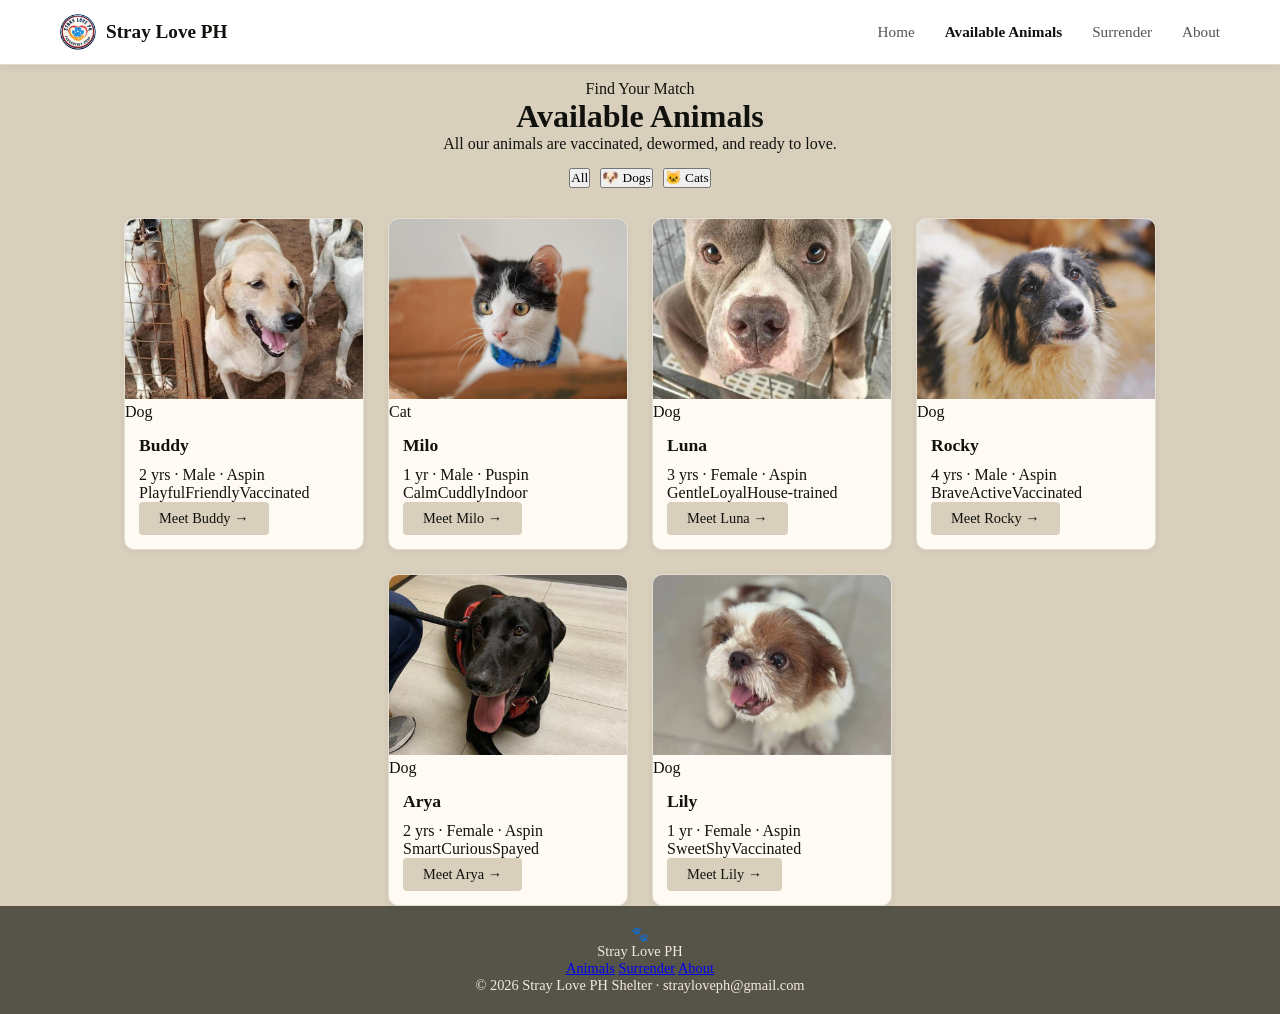
==== animals.html @ 24b2a2f6 "Add files via upload" ====
<!DOCTYPE html>
<html lang="en">
<head>
    <meta charset="UTF-8">
    <meta name="viewport" content="width=device-width, initial-scale=1.0">
    <title>Available Animals – Stray Love PH</title>
    <link rel="stylesheet" href="style.css">
    <link href="https://fonts.googleapis.com/css2?family=Playfair+Display:ital,wght@0,400;0,700;1,400&family=Lato:wght@300;400;700&display=swap" rel="stylesheet">
  
</head>
<body>

     <nav>
        <div class="logo">
            <img src="logo.jpg" alt="Stray Love PH Logo">
            <h2>Stray Love PH</h2>
        </div>
        <ul>
            <li><a href="index.html">Home</a></li>
            <li><a href="animals.html" class="active">Available Animals</a></li>
          
            <li><a href="surrender.html">Surrender</a></li>
            <li><a href="about.html">About</a></li>
        </ul>
    </nav>

    <div class="page-wrapper">

        <div class="page-hero-small">
            <p class="section-tag">Find Your Match</p>
            <h1>Available Animals</h1>
            <p>All our animals are vaccinated, dewormed, and ready to love.</p>
        </div>

        <div class="filter-bar">
            <button class="filter-btn active" onclick="filterPets('all',this)">All</button>
            <button class="filter-btn" onclick="filterPets('dog',this)">🐶 Dogs</button>
            <button class="filter-btn" onclick="filterPets('cat',this)">🐱 Cats</button>
        </div>

        <div class="cards animals-cards" id="petGrid">

            <div class="card" data-type="dog">
                <div class="card-img-wrap">
                    <img src="dog1.jpg" alt="Buddy">
                    <div class="card-badge">Dog</div>
                </div>
                <div class="card-body">
                    <h3>Buddy</h3>
                    <p>2 yrs · Male · Aspin</p>
                    <div class="card-tags"><span>Playful</span><span>Friendly</span><span>Vaccinated</span></div>
                    <button class="card-btn" onclick="openPetModal('Buddy','Dog','2 years','Male','Aspin','Buddy is a cheerful, energetic boy who loves to play fetch and cuddle. He gets along well with kids and other dogs. Fully vaccinated and dewormed.','dog1.jpg')">Meet Buddy →</button>
                </div>
            </div>

            <div class="card" data-type="cat">
                <div class="card-img-wrap">
                    <img src="cat.jpg" alt="Milo">
                    <div class="card-badge">Cat</div>
                </div>
                <div class="card-body">
                    <h3>Milo</h3>
                    <p>1 yr · Male · Puspin</p>
                    <div class="card-tags"><span>Calm</span><span>Cuddly</span><span>Indoor</span></div>
                    <button class="card-btn" onclick="openPetModal('Milo','Cat','1 year','Male','Puspin','Milo is a gentle, quiet cat who loves to lounge and be petted. Perfect for apartment living. Fully vaccinated.','cat.jpg')">Meet Milo →</button>
                </div>
            </div>

            <div class="card" data-type="dog">
                <div class="card-img-wrap">
                    <img src="dog3.jpg" alt="Luna">
                    <div class="card-badge">Dog</div>
                </div>
                <div class="card-body">
                    <h3>Luna</h3>
                    <p>3 yrs · Female · Aspin</p>
                    <div class="card-tags"><span>Gentle</span><span>Loyal</span><span>House-trained</span></div>
                    <button class="card-btn" onclick="openPetModal('Luna','Dog','3 years','Female','Aspin','Luna is a sweet, loyal girl who has been house-trained. Great with adults and older children.','dog3.jpg')">Meet Luna →</button>
                </div>
            </div>

            <div class="card" data-type="dog">
                <div class="card-img-wrap">
                    <img src="dog2.jpg" alt="Rocky">
                    <div class="card-badge">Dog</div>
                </div>
                <div class="card-body">
                    <h3>Rocky</h3>
                    <p>4 yrs · Male · Aspin</p>
                    <div class="card-tags"><span>Brave</span><span>Active</span><span>Vaccinated</span></div>
                    <button class="card-btn" onclick="openPetModal('Rocky','Dog','4 years','Male','Aspin','Rocky is a strong, confident dog who loves outdoor adventures. Does best in a home with a yard. Fully vaccinated and neutered.','dog2.jpg')">Meet Rocky →</button>
                </div>
            </div>

            <div class="card" data-type="dog">
                <div class="card-img-wrap">
                    <img src="dog4.jpg" alt="Arya">
                    <div class="card-badge">Dog</div>
                </div>
                <div class="card-body">
                    <h3>Arya</h3>
                    <p>2 yrs · Female · Aspin</p>
                    <div class="card-tags"><span>Smart</span><span>Curious</span><span>Spayed</span></div>
                    <button class="card-btn" onclick="openPetModal('Arya','Dog','2 years','Female','Aspin','Arya is a bright, curious girl who learns commands quickly. Loves mental stimulation. Spayed and fully vaccinated.','dog4.jpg')">Meet Arya →</button>
                </div>
            </div>

            <div class="card" data-type="dog">
                <div class="card-img-wrap">
                    <img src="dog5.jpg" alt="Lily">
                    <div class="card-badge">Dog</div>
                </div>
                <div class="card-body">
                    <h3>Lily</h3>
                    <p>1 yr · Female · Aspin</p>
                    <div class="card-tags"><span>Sweet</span><span>Shy</span><span>Vaccinated</span></div>
                    <button class="card-btn" onclick="openPetModal('Lily','Dog','1 year','Female','Aspin','Lily is a timid sweetheart who blossoms with patience and love. Needs a calm, quiet home. Fully vaccinated.','dog5.jpg')">Meet Lily →</button>
                </div>
            </div>

        </div>
    </div>

    <!-- ══════ PET INFO MODAL ══════ -->
    <div class="modal-overlay" id="petModalOverlay" onclick="closePetModal()">
        <div class="modal" onclick="event.stopPropagation()">
            <button class="modal-close" onclick="closePetModal()">✕</button>
            <div class="modal-layout">
                <div class="modal-img-wrap">
                    <img id="modalImg" src="" alt="">
                </div>
                <div class="modal-info">
                    <div class="modal-badge" id="modalType"></div>
                    <h2 id="modalName"></h2>
                    <div class="modal-details">
                        <div class="modal-detail"><span>Age</span><strong id="modalAge"></strong></div>
                        <div class="modal-detail"><span>Sex</span><strong id="modalSex"></strong></div>
                        <div class="modal-detail"><span>Breed</span><strong id="modalBreed"></strong></div>
                    </div>
                    <p id="modalDesc"></p>
                    <button class="modal-adopt-btn" onclick="openAdoptPanel()">Adopt Me 🐾</button>
                </div>
            </div>
        </div>
    </div>

    <!-- ══════ ADOPTION SLIDE PANEL ══════ -->
    <div class="adopt-panel-overlay" id="adoptOverlay" onclick="closeAdoptPanel()"></div>

    <div class="adopt-panel" id="adoptPanel">
        <div class="adopt-panel-header">
            <h3>Adoption Form &nbsp;<span class="pet-name-badge" id="panelPetName"></span></h3>
            <button class="panel-close" onclick="closeAdoptPanel()">✕</button>
        </div>

        <div class="adopt-panel-body">

            <div class="panel-steps">
                <div class="panel-step-dot active" id="pdot1"><span>1</span><label>Your Info</label></div>
                <div class="panel-step-line"></div>
                <div class="panel-step-dot" id="pdot2"><span>2</span><label>Home</label></div>
                <div class="panel-step-line"></div>
                <div class="panel-step-dot" id="pdot3"><span>3</span><label>Confirm</label></div>
            </div>

            <!-- STEP 1 -->
            <div class="panel-form-step active" id="pstep1">
                <h4>Tell us about yourself</h4>
                <p class="step-sub">Fill in your personal information below.</p>
                <div class="pf-two">
                    <div class="pf-group">
                        <label>Full Name <span class="req">*</span></label>
                        <input type="text" id="pFullName" placeholder="e.g. Maria Santos">
                    </div>
                    <div class="pf-group">
                        <label>Age <span class="req">*</span></label>
                        <input type="number" id="pAge" placeholder="e.g. 28" min="18">
                    </div>
                </div>
                <div class="pf-group">
                    <label>Email Address <span class="req">*</span></label>
                    <input type="email" id="pEmail" placeholder="e.g. maria@email.com">
                </div>
                <div class="pf-group">
                    <label>Phone Number <span class="req">*</span></label>
                    <input type="tel" id="pPhone" placeholder="+63 9XX XXX XXXX">
                </div>
                <div class="pf-group">
                    <label>Complete Home Address <span class="req">*</span></label>
                    <input type="text" id="pAddress" placeholder="Street, Barangay, City, Province">
                </div>
                <div class="panel-nav">
                    <span></span>
                    <button class="btn-panel-next" onclick="pGoTo(2)">Next →</button>
                </div>
            </div>

            <!-- STEP 2 -->
            <div class="panel-form-step" id="pstep2">
                <h4>Tell us about your home</h4>
                <p class="step-sub">This helps us find the best match for you.</p>
                <div class="pf-group">
                    <label>Type of Home <span class="req">*</span></label>
                    <select id="pHomeType">
                        <option value="">Select...</option>
                        <option>House with yard</option>
                        <option>House without yard</option>
                        <option>Apartment / Condo</option>
                        <option>Other</option>
                    </select>
                </div>
                <div class="pf-two">
                    <div class="pf-group">
                        <label>Other pets at home?</label>
                        <select id="pOtherPets">
                            <option value="">Select...</option>
                            <option>No other pets</option>
                            <option>Yes – dogs</option>
                            <option>Yes – cats</option>
                            <option>Yes – both</option>
                            <option>Yes – other animals</option>
                        </select>
                    </div>
                    <div class="pf-group">
                        <label>Children at home?</label>
                        <select id="pChildren">
                            <option value="">Select...</option>
                            <option>No children</option>
                            <option>Toddlers (0–5)</option>
                            <option>Young kids (6–12)</option>
                            <option>Teenagers (13–17)</option>
                        </select>
                    </div>
                </div>
                <div class="pf-group">
                    <label>Hours pet will be alone daily</label>
                    <select id="pAloneHours">
                        <option value="">Select...</option>
                        <option>0–2 hours</option>
                        <option>2–4 hours</option>
                        <option>4–6 hours</option>
                        <option>6–8 hours</option>
                        <option>8+ hours</option>
                    </select>
                </div>
                <div class="pf-group">
                    <label>Why do you want to adopt this pet?</label>
                    <textarea id="pReason" placeholder="Tell us your story..." rows="3"></textarea>
                </div>
                <div class="panel-nav">
                    <button class="btn-panel-back" onclick="pGoTo(1)">← Back</button>
                    <button class="btn-panel-next" onclick="pGoTo(3)">Review →</button>
                </div>
            </div>

            <!-- STEP 3 -->
            <div class="panel-form-step" id="pstep3">
                <h4>Review Your Application</h4>
                <p class="step-sub">Please check your details before submitting.</p>
                <div class="summary-box" id="pSummaryBox"></div>
                <div class="pf-group">
                    <label class="checkbox-label">
                        <input type="checkbox" id="pAgree">
                        I confirm all information is accurate and agree to the shelter's adoption policies.
                    </label>
                </div>
                <div class="panel-nav">
                    <button class="btn-panel-back" onclick="pGoTo(2)">← Back</button>
                    <button class="btn-panel-next" onclick="pSubmit()">Submit Application 🐾</button>
                </div>
            </div>

            <!-- SUCCESS -->
            <div class="panel-form-step" id="pstepSuccess">
                <div class="panel-success">
                    <div class="success-icon">🐾</div>
                    <h2>Application Submitted!</h2>
                    <p>Thank you! We've received your adoption application for <strong id="successPetName"></strong>. Our team will reach out within 2–3 business days.</p>
                    <button class="btn-done" onclick="closeAdoptPanel()">Back to Animals</button>
                </div>
            </div>

        </div>
    </div>

    <footer>
        <div class="footer-inner">
            <div class="footer-brand">
                <div class="logo-icon">🐾</div>
                <span>Stray Love PH</span>
            </div>
            <div class="footer-links">
                <a href="animals.html">Animals</a>
                <a href="surrender.html">Surrender</a>
                <a href="about.html">About</a>
            </div>
            <p class="footer-copy">© 2026 Stray Love PH Shelter · strayloveph@gmail.com</p>
        </div>
    </footer>

    <script>
        let currentPet = '';

        window.addEventListener('scroll', () => {
            document.getElementById('navbar').classList.toggle('scrolled', window.scrollY > 10);
        });

        function filterPets(type, btn) {
            document.querySelectorAll('.filter-btn').forEach(b => b.classList.remove('active'));
            btn.classList.add('active');
            document.querySelectorAll('#petGrid .card').forEach(card => {
                card.style.display = (type === 'all' || card.dataset.type === type) ? 'block' : 'none';
            });
        }

        // ── PET MODAL ──
        function openPetModal(name, type, age, sex, breed, desc, img) {
            currentPet = name;
            document.getElementById('modalName').textContent    = name;
            document.getElementById('modalType').textContent    = type;
            document.getElementById('modalAge').textContent     = age;
            document.getElementById('modalSex').textContent     = sex;
            document.getElementById('modalBreed').textContent   = breed;
            document.getElementById('modalDesc').textContent    = desc;
            document.getElementById('modalImg').src             = img;
            document.getElementById('modalImg').alt             = name;
            document.getElementById('petModalOverlay').classList.add('active');
            document.body.style.overflow = 'hidden';
        }

        function closePetModal() {
            document.getElementById('petModalOverlay').classList.remove('active');
            document.body.style.overflow = '';
        }

        // ── ADOPT PANEL ──
        function openAdoptPanel() {
            document.getElementById('petModalOverlay').classList.remove('active');
            document.getElementById('panelPetName').textContent  = currentPet;
            document.getElementById('successPetName').textContent = currentPet;
            resetAdoptForm();
            document.getElementById('adoptOverlay').classList.add('active');
            document.getElementById('adoptPanel').classList.add('open');
            document.body.style.overflow = 'hidden';
        }

        function closeAdoptPanel() {
            document.getElementById('adoptOverlay').classList.remove('active');
            document.getElementById('adoptPanel').classList.remove('open');
            document.body.style.overflow = '';
        }

        function resetAdoptForm() {
            document.querySelectorAll('.panel-form-step').forEach(s => s.classList.remove('active'));
            document.getElementById('pstep1').classList.add('active');
            document.querySelectorAll('.panel-step-dot').forEach((d, i) => {
                d.classList.remove('active', 'done');
                if (i === 0) d.classList.add('active');
            });
        }

        function pGoTo(n) {
            if (n === 2) {
                const f = ['pFullName','pAge','pEmail','pPhone','pAddress'];
                if (f.some(id => !document.getElementById(id).value.trim())) {
                    alert('Please fill in all required fields before continuing.');
                    return;
                }
            }
            if (n === 3) {
                if (!document.getElementById('pHomeType').value) {
                    alert('Please select your home type before continuing.');
                    return;
                }
                buildPSummary();
            }
            document.querySelectorAll('.panel-form-step').forEach(s => s.classList.remove('active'));
            document.getElementById('pstep' + n).classList.add('active');
            document.querySelectorAll('.panel-step-dot').forEach((d, i) => {
                d.classList.remove('active', 'done');
                if (i + 1 < n)  d.classList.add('done');
                if (i + 1 === n) d.classList.add('active');
            });
            document.getElementById('adoptPanel').scrollTop = 0;
        }

        function buildPSummary() {
            const rows = {
                'Pet to Adopt'   : currentPet,
                'Full Name'      : document.getElementById('pFullName').value,
                'Age'            : document.getElementById('pAge').value,
                'Email'          : document.getElementById('pEmail').value,
                'Phone'          : document.getElementById('pPhone').value,
                'Address'        : document.getElementById('pAddress').value,
                'Home Type'      : document.getElementById('pHomeType').value,
                'Other Pets'     : document.getElementById('pOtherPets').value  || '—',
                'Children'       : document.getElementById('pChildren').value   || '—',
                'Pet Alone Hours': document.getElementById('pAloneHours').value || '—',
                'Reason'         : document.getElementById('pReason').value     || '—',
            };
            document.getElementById('pSummaryBox').innerHTML =
                Object.entries(rows).map(([k,v]) =>
                    `<div class="summary-row"><span>${k}</span><strong>${v}</strong></div>`
                ).join('');
        }

        function pSubmit() {
            if (!document.getElementById('pAgree').checked) {
                alert('Please agree to the adoption polici                    </div>
                </div>

                <div class="card">
                    <img src="cat.jpg" alt="Milo">
                    <div class="card-body">
                        <h3>Milo</h3>
                        <button onclick="adoptPet('Milo')">Adopt</button>
                    </div>
                </div>

                <div class="card">
                    <img src="dog2.jpg" alt="Luna">
                    <div class="card-body">
                        <h3>Luna</h3>
                        <button onclick="adoptPet('Luna')">Adopt</button>
                    </div>
                </div>

                <div class="card">
                    <img src="dog3.jpg" alt="Rocky">
                    <div class="card-body">
                        <h3>Rocky</h3>
                        <button onclick="adoptPet('Rocky')">Adopt</button>
                    </div>
                </div>

                <div class="card">
                    <img src="dog4.jpg" alt="Arya">
                    <div class="card-body">
                        <h3>Arya</h3>
                        <button onclick="adoptPet('Arya')">Adopt</button>
                    </div>
                </div>

                <div class="card">
                    <img src="dog5.jpg" alt="Lily">
                    <div class="card-body">
                        <h3>Lily</h3>
                        <button onclick="adoptPet('Lily')">Adopt</button>
                    </div>
                </div>

            </div>
        </section>
    </div>

    <footer>
        <p>© 2026 Stray Love PH Shelter</p>
    </footer>

    <script>
        function adoptPet(name) {
            alert("Please fill out the adoption form to adopt " + name + "!");
            window.location.href = "adoption.html";
        }
    </script>

</body>
</html>
---- style.css ----
/* ===== RESET & BASE ===== */
html {
    scroll-behavior: smooth;
}

* {
    margin: 0;
    padding: 0;
    box-sizing: border-box;
    font-family: Cambria, Cochin, Georgia, Times, 'Times New Roman', serif;
}

body {
    font-size: 16px;
    background: #D8CFBC;
    color: #11120D;
}


/* ===== NAVBAR ===== */
nav {
    position: fixed;
    top: 0;
    left: 0;
    width: 100%;
    background: #ffffff;
    padding: 14px 60px;
    display: flex;
    align-items: center;
    justify-content: space-between;
    border-bottom: 1px solid #e0d9d0;
    z-index: 1000;
    box-shadow: 0 2px 8px rgba(0,0,0,0.06);
}

.logo {
    display: flex;
    align-items: center;
    gap: 10px;
}

.logo img {
    width: 36px;
    height: 36px;
    object-fit: cover;
    border-radius: 50%;
}

.logo h2 {
    font-size: 1.2rem;
    color: #11120D;
}

nav ul {
    list-style: none;
    display: flex;
    gap: 30px;
}

nav a {
    text-decoration: none;
    color: #555;
    font-size: 0.95rem;
    transition: color 0.2s;
}

nav a:hover,
nav a.active {
    color: #11120D;
    font-weight: bold;
}


/* ===== PAGE WRAPPER (pushes content below fixed nav) ===== */
.page-wrapper {
    padding-top: 80px;
    min-height: calc(100vh - 64px);
}


/* ===== HERO ===== */
.hero {
    height: 100vh;
    background-color: #565449;
    display: flex;
    align-items: center;
    justify-content: center;
    text-align: center;
    color: white;
}

.hero-content {
    max-width: 600px;
    padding: 0 20px;
}

.hero h1 {
    font-size: 2.8rem;
    margin-bottom: 16px;
    line-height: 1.2;
}

.hero p {
    font-size: 1.1rem;
    margin-bottom: 28px;
    opacity: 0.9;
}

.hero button {
    padding: 14px 32px;
    border: none;
    background: #D8CFBC;
    color: #11120D;
    font-size: 1rem;
    cursor: pointer;
    border-radius: 4px;
    transition: background 0.2s;
}

.hero button:hover {
    background: #c8bfac;
}


/* ===== SECTION BASE ===== */
section {
    padding: 60px 40px;
    text-align: center;
}

section h2 {
    font-size: 1.8rem;
    margin-bottom: 10px;
}

.section-subtitle {
    color: #666;
    font-size: 1rem;
    margin-bottom: 10px;
}


/* ===== ANIMALS SECTION ===== */
.animals-section {
    padding: 60px 60px;
}

.cards {
    display: flex;
    justify-content: center;
    flex-wrap: wrap;
    gap: 24px;
    margin-top: 30px;
}

.card {
    background: #FFFBF4;
    width: 240px;
    border: 1px solid #e5ddd0;
    border-radius: 10px;
    overflow: hidden;
    box-shadow: 0 2px 8px rgba(0,0,0,0.05);
    transition: transform 0.2s, box-shadow 0.2s;
}

.card:hover {
    transform: translateY(-4px);
    box-shadow: 0 6px 16px rgba(0,0,0,0.1);
}

.card img {
    width: 100%;
    height: 180px;
    object-fit: cover;
}

.card-body {
    padding: 14px;
}

.card-body h3 {
    margin-bottom: 10px;
    font-size: 1.1rem;
}

.card button {
    padding: 8px 20px;
    background: #D8CFBC;
    color: #11120D;
    border: none;
    border-radius: 4px;
    cursor: pointer;
    font-size: 0.9rem;
    transition: background 0.2s;
}

.card button:hover {
    background: #c8bfac;
}


/* ===== FORM SECTIONS ===== */
.form-section {
    max-width: 560px;
    margin: 0 auto;
    padding: 80px 20px 60px;
    text-align: center;
}

.form-section h2 {
    font-size: 1.8rem;
    margin-bottom: 10px;
}

/* Adoption Steps */
.steps {
    display: flex;
    flex-wrap: wrap;
    justify-content: center;
    gap: 12px;
    margin: 24px 0 32px;
}

.step {
    background: #FFFBF4;
    border: 1px solid #e5ddd0;
    border-radius: 8px;
    padding: 10px 18px;
    font-size: 0.9rem;
    display: flex;
    align-items: center;
    gap: 8px;
}

.step span {
    background: #565449;
    color: white;
    width: 22px;
    height: 22px;
    border-radius: 50%;
    display: flex;
    align-items: center;
    justify-content: center;
    font-size: 0.8rem;
    font-weight: bold;
    flex-shrink: 0;
}

/* Form inputs */
form {
    text-align: left;
}

form input,
form textarea {
    width: 100%;
    padding: 10px 14px;
    margin-bottom: 14px;
    border: 1px solid #ccc;
    border-radius: 4px;
    font-size: 0.95rem;
    font-family: inherit;
    background: #FFFBF4;
    color: #11120D;
}

form input:focus,
form textarea:focus {
    outline: none;
    border-color: #565449;
}

form button {
    display: block;
    width: 100%;
    padding: 12px;
    background: #565449;
    color: #F3E9DD;
    border: none;
    border-radius: 4px;
    font-size: 1rem;
    font-family: inherit;
    cursor: pointer;
    transition: background 0.2s;
}

form button:hover {
    background: #3e3c35;
}


/* ===== ABOUT SECTION ===== */
.about-section {
    max-width: 900px;
    margin: 0 auto;
    padding: 80px 20px 60px;
    text-align: center;
}

.about-section h2 {
    font-size: 1.8rem;
    margin-bottom: 20px;
}

.about-intro {
    font-size: 1rem;
    line-height: 1.8;
    color: white;
    margin-bottom: 40px;
    max-width: 720px;
    margin-left: auto;
    margin-right: auto;
}

.about-grid {
    display: flex;
    flex-wrap: wrap;
    gap: 20px;
    justify-content: center;
}

.about-card {
    background: #FFFBF4;
    border: 1px solid #e5ddd0;
    border-radius: 10px;
    padding: 28px 24px;
    flex: 1;
    min-width: 220px;
    max-width: 280px;
    text-align: left;
}

.about-card h3 {
    font-size: 1.1rem;
    margin-bottom: 10px;
    color: #565449;
}

.about-card p {
    font-size: 0.9rem;
    line-height: 1.7;
    color: #444;
    margin-bottom: 6px;
}


/* ===== FOOTER ===== */
footer {
    background: #565449;
    color: #F3E9DD;
    text-align: center;
    padding: 20px 40px;
    font-size: 0.9rem;
}

  
        /* ── PET INFO MODAL ── */
        .modal-overlay {
            display: none;
            position: fixed;
            inset: 0;
            background: rgba(20,16,10,0.75);
            z-index: 2000;
            align-items: center;
            justify-content: center;
            padding: 20px;
            backdrop-filter: blur(4px);
        }
        .modal-overlay.active { display: flex; }
        .modal {
            background: #fff;
            border-radius: 14px;
            max-width: 780px;
            width: 100%;
            position: relative;
            overflow: hidden;
            box-shadow: 0 20px 60px rgba(0,0,0,0.28);
            animation: modalIn 0.3s ease;
        }
        @keyframes modalIn {
            from { opacity:0; transform: scale(0.92) translateY(20px); }
            to   { opacity:1; transform: scale(1) translateY(0); }
        }
        .modal-close {
            position: absolute;
            top: 14px; right: 14px;
            background: #F5EFE4;
            border: none;
            width: 34px; height: 34px;
            border-radius: 50%;
            font-size: 0.9rem;
            cursor: pointer;
            z-index: 10;
            color: #2A2720;
            transition: background 0.2s;
        }
        .modal-close:hover { background: #D8CFBC; }
        .modal-layout { display: flex; flex-wrap: wrap; }
        .modal-img-wrap { flex: 0 0 300px; }
        .modal-img-wrap img { width: 100%; height: 100%; min-height: 280px; object-fit: cover; }
        .modal-info { flex: 1; padding: 32px 28px; min-width: 240px; }
        .modal-badge {
            display: inline-block;
            background: #C4703A;
            color: #fff;
            font-size: 0.7rem;
            font-weight: 700;
            letter-spacing: 0.12em;
            text-transform: uppercase;
            padding: 4px 12px;
            border-radius: 20px;
            margin-bottom: 10px;
        }
        .modal-info h2 { font-family:'Playfair Display',serif; font-size:1.9rem; margin-bottom:14px; }
        .modal-details { display:flex; gap:18px; margin-bottom:14px; flex-wrap:wrap; }
        .modal-detail  { display:flex; flex-direction:column; }
        .modal-detail span   { font-size:0.68rem; font-weight:700; letter-spacing:0.12em; text-transform:uppercase; color:#5C5750; }
        .modal-detail strong { font-size:0.9rem; color:#2A2720; }
        .modal-info > p { font-size:0.88rem; color:#5C5750; line-height:1.7; margin-bottom:22px; }
        .modal-adopt-btn {
            display: inline-block;
            background: #C4703A;
            color: #fff;
            padding: 11px 26px;
            border-radius: 30px;
            font-size: 0.88rem;
            font-weight: 700;
            letter-spacing: 0.05em;
            text-transform: uppercase;
            border: none;
            cursor: pointer;
            transition: background 0.2s, transform 0.15s;
            font-family: 'Lato', sans-serif;
        }
        .modal-adopt-btn:hover { background:#A85A2C; transform:translateY(-2px); }

        /* ── ADOPTION SLIDE PANEL ── */
        .adopt-panel-overlay {
            display: none;
            position: fixed;
            inset: 0;
            background: rgba(20,16,10,0.6);
            z-index: 3000;
            backdrop-filter: blur(3px);
        }
        .adopt-panel-overlay.active { display: block; }
        .adopt-panel {
            position: fixed;
            top: 0; right: -100%;
            width: 100%;
            max-width: 560px;
            height: 100%;
            background: #FFFBF4;
            z-index: 3001;
            overflow-y: auto;
            transition: right 0.4s cubic-bezier(0.25,0.46,0.45,0.94);
            box-shadow: -8px 0 40px rgba(0,0,0,0.2);
        }
        .adopt-panel.open { right: 0; }
        .adopt-panel-header {
            background: #2A2720;
            color: #fff;
            padding: 22px 28px;
            display: flex;
            align-items: center;
            justify-content: space-between;
            position: sticky;
            top: 0;
            z-index: 10;
        }
        .adopt-panel-header h3 {
            font-family:'Playfair Display',serif;
            font-size: 1.1rem;
            display: flex;
            align-items: center;
            gap: 10px;
        }
        .pet-name-badge {
            background: #C4703A;
            color: #fff;
            font-size: 0.72rem;
            font-weight: 700;
            padding: 3px 10px;
            border-radius: 20px;
            font-family: 'Lato', sans-serif;
        }
        .panel-close {
            background: rgba(255,255,255,0.12);
            border: none;
            color: #fff;
            width: 32px; height: 32px;
            border-radius: 50%;
            font-size: 0.9rem;
            cursor: pointer;
            transition: background 0.2s;
        }
        .panel-close:hover { background: rgba(255,255,255,0.25); }
        .adopt-panel-body { padding: 28px; }

        /* Step dots */
        .panel-steps {
            display: flex;
            align-items: center;
            justify-content: center;
            gap: 0;
            margin-bottom: 28px;
        }
        .panel-step-dot { display:flex; flex-direction:column; align-items:center; gap:5px; }
        .panel-step-dot span {
            width:32px; height:32px;
            border-radius:50%;
            background:#E2D9CC;
            color:#5C5750;
            display:flex; align-items:center; justify-content:center;
            font-weight:700; font-size:0.8rem;
            transition: all 0.3s;
        }
        .panel-step-dot label { font-size:0.65rem; font-weight:700; text-transform:uppercase; letter-spacing:0.06em; color:#5C5750; }
        .panel-step-dot.active span { background:#C4703A; color:#fff; box-shadow:0 0 0 4px rgba(196,112,58,0.2); }
        .panel-step-dot.active label { color:#C4703A; }
        .panel-step-dot.done span   { background:#2A2720; color:#fff; }
        .panel-step-line { width:40px; height:2px; background:#E2D9CC; margin:0 4px 26px; }

        /* Form steps */
        .panel-form-step { display:none; }
        .panel-form-step.active { display:block; animation:fadeUp 0.3s ease; }
        @keyframes fadeUp {
            from { opacity:0; transform:translateY(14px); }
            to   { opacity:1; transform:translateY(0); }
        }
        .panel-form-step h4 { font-family:'Playfair Display',serif; font-size:1.15rem; margin-bottom:6px; color:#2A2720; }
        .panel-form-step .step-sub { font-size:0.83rem; color:#7A6A55; margin-bottom:20px; }

        .pf-group { display:flex; flex-direction:column; gap:5px; margin-bottom:13px; }
        .pf-group label { font-size:0.75rem; font-weight:700; letter-spacing:0.07em; text-transform:uppercase; color:#5C5750; }
        .pf-group .req  { color:#C4703A; }
        .pf-group input,
        .pf-group select,
        .pf-group textarea {
            width:100%; padding:10px 13px;
            border:1px solid #E2D9CC; border-radius:6px;
            font-size:0.93rem; font-family:'Lato',sans-serif;
            background:#fff; color:#2A2720;
            transition: border-color 0.2s, box-shadow 0.2s;
        }
        .pf-group input:focus,
        .pf-group select:focus,
        .pf-group textarea:focus {
            outline:none; border-color:#C4703A;
            box-shadow:0 0 0 3px rgba(196,112,58,0.12);
        }
        .pf-group textarea { resize:vertical; }
        .pf-two { display:grid; grid-template-columns:1fr 1fr; gap:12px; }

        .panel-nav {
            display:flex; justify-content:space-between; align-items:center;
            margin-top:22px; padding-top:18px; border-top:1px solid #E2D9CC;
        }
        .btn-panel-next {
            background:#C4703A; color:#fff; border:none;
            padding:11px 26px; border-radius:30px;
            font-family:'Lato',sans-serif; font-size:0.85rem;
            font-weight:700; letter-spacing:0.05em; text-transform:uppercase;
            cursor:pointer; transition:background 0.2s;
        }
        .btn-panel-next:hover { background:#A85A2C; }
        .btn-panel-back {
            background:transparent; color:#5C5750;
            border:1px solid #E2D9CC; padding:10px 22px;
            border-radius:30px; font-family:'Lato',sans-serif;
            font-size:0.85rem; font-weight:700; cursor:pointer;
            transition:border-color 0.2s, color 0.2s;
        }
        .btn-panel-back:hover { border-color:#2A2720; color:#2A2720; }

        /* Summary */
        .summary-box { background:#F5EFE4; border:1px solid #E2D9CC; border-radius:10px; padding:16px; margin-bottom:14px; }
        .summary-row { display:flex; justify-content:space-between; padding:7px 0; border-bottom:1px solid #E2D9CC; font-size:0.83rem; gap:16px; }
        .summary-row:last-child { border-bottom:none; }
        .summary-row span   { color:#7A6A55; flex-shrink:0; }
        .summary-row strong { text-align:right; color:#2A2720; }
        .checkbox-label {
            display:flex; align-items:flex-start; gap:10px;
            font-size:0.85rem; color:#5C5750; cursor:pointer; line-height:1.5;
        }
        .checkbox-label input { margin-top:3px; flex-shrink:0; accent-color:#C4703A; }

        /* Success */
        .panel-success { text-align:center; padding:50px 20px; }
        .panel-success .success-icon { font-size:3.5rem; margin-bottom:16px; animation:bounce 0.6s ease; }
        @keyframes bounce { 0%,100%{transform:scale(1);} 50%{transform:scale(1.3);} }
        .panel-success h2 { font-family:'Playfair Display',serif; font-size:1.7rem; margin-bottom:10px; }
        .panel-success p  { font-size:0.9rem; color:#5C5750; max-width:340px; margin:auto; line-height:1.7; }
        .btn-done {
            display:inline-block; margin-top:24px;
            background:#2A2720; color:#fff;
            padding:11px 28px; border-radius:30px;
            font-size:0.85rem; font-weight:700;
            border:none; cursor:pointer;
            font-family:'Lato',sans-serif; transition:background 0.2s;
        }
        .btn-done:hover { background:#C4703A; }

        @media (max-width:600px) {
            .modal-img-wrap { flex:0 0 100%; }
            .modal-img-wrap img { height:200px; min-height:unset; }
            .adopt-panel { max-width:100%; }
            .pf-two { grid-template-columns:1fr; }
        }
    .page-hero-small {
    text-align: center;
}

.filter-bar {
    display: flex;
    justify-content: center; /* eto yung maggitna */
    gap: 10px; /* optional spacing */
    margin-top: 15px;
    }    display: flex;
    align-items: center;
    gap: 10px;
}

.logo img {
    width: 36px;
    height: 36px;
    object-fit: cover;
    border-radius: 50%;
}

.logo h2 {
    font-size: 1.2rem;
    color: #11120D;
}

nav ul {
    list-style: none;
    display: flex;
    gap: 30px;
}

nav a {
    text-decoration: none;
    color: #555;
    font-size: 0.95rem;
    transition: color 0.2s;
}

nav a:hover,
nav a.active {
    color: #11120D;
    font-weight: bold;
}


/* ===== PAGE WRAPPER (pushes content below fixed nav) ===== */
.page-wrapper {
    padding-top: 80px;
    min-height: calc(100vh - 64px);
}


/* ===== HERO ===== */
.hero {
    height: 100vh;
    background-color: #565449;
    display: flex;
    align-items: center;
    justify-content: center;
    text-align: center;
    color: white;
}

.hero-content {
    max-width: 600px;
    padding: 0 20px;
}

.hero h1 {
    font-size: 2.8rem;
    margin-bottom: 16px;
    line-height: 1.2;
}

.hero p {
    font-size: 1.1rem;
    margin-bottom: 28px;
    opacity: 0.9;
}

.hero button {
    padding: 14px 32px;
    border: none;
    background: #D8CFBC;
    color: #11120D;
    font-size: 1rem;
    cursor: pointer;
    border-radius: 4px;
    transition: background 0.2s;
}

.hero button:hover {
    background: #c8bfac;
}


/* ===== SECTION BASE ===== */
section {
    padding: 60px 40px;
    text-align: center;
}

section h2 {
    font-size: 1.8rem;
    margin-bottom: 10px;
}

.section-subtitle {
    color: #666;
    font-size: 1rem;
    margin-bottom: 10px;
}


/* ===== ANIMALS SECTION ===== */
.animals-section {
    padding: 60px 60px;
}

.cards {
    display: flex;
    justify-content: center;
    flex-wrap: wrap;
    gap: 24px;
    margin-top: 30px;
}

.card {
    background: #FFFBF4;
    width: 240px;
    border: 1px solid #e5ddd0;
    border-radius: 10px;
    overflow: hidden;
    box-shadow: 0 2px 8px rgba(0,0,0,0.05);
    transition: transform 0.2s, box-shadow 0.2s;
}

.card:hover {
    transform: translateY(-4px);
    box-shadow: 0 6px 16px rgba(0,0,0,0.1);
}

.card img {
    width: 100%;
    height: 180px;
    object-fit: cover;
}

.card-body {
    padding: 14px;
}

.card-body h3 {
    margin-bottom: 10px;
    font-size: 1.1rem;
}

.card button {
    padding: 8px 20px;
    background: #D8CFBC;
    color: #11120D;
    border: none;
    border-radius: 4px;
    cursor: pointer;
    font-size: 0.9rem;
    transition: background 0.2s;
}

.card button:hover {
    background: #c8bfac;
}


/* ===== FORM SECTIONS ===== */
.form-section {
    max-width: 560px;
    margin: 0 auto;
    padding: 80px 20px 60px;
    text-align: center;
}

.form-section h2 {
    font-size: 1.8rem;
    margin-bottom: 10px;
}

/* Adoption Steps */
.steps {
    display: flex;
    flex-wrap: wrap;
    justify-content: center;
    gap: 12px;
    margin: 24px 0 32px;
}

.step {
    background: #FFFBF4;
    border: 1px solid #e5ddd0;
    border-radius: 8px;
    padding: 10px 18px;
    font-size: 0.9rem;
    display: flex;
    align-items: center;
    gap: 8px;
}

.step span {
    background: #565449;
    color: white;
    width: 22px;
    height: 22px;
    border-radius: 50%;
    display: flex;
    align-items: center;
    justify-content: center;
    font-size: 0.8rem;
    font-weight: bold;
    flex-shrink: 0;
}

/* Form inputs */
form {
    text-align: left;
}

form input,
form textarea {
    width: 100%;
    padding: 10px 14px;
    margin-bottom: 14px;
    border: 1px solid #ccc;
    border-radius: 4px;
    font-size: 0.95rem;
    font-family: inherit;
    background: #FFFBF4;
    color: #11120D;
}

form input:focus,
form textarea:focus {
    outline: none;
    border-color: #565449;
}

form button {
    display: block;
    width: 100%;
    padding: 12px;
    background: #565449;
    color: #F3E9DD;
    border: none;
    border-radius: 4px;
    font-size: 1rem;
    font-family: inherit;
    cursor: pointer;
    transition: background 0.2s;
}

form button:hover {
    background: #3e3c35;
}


/* ===== ABOUT SECTION ===== */
.about-section {
    max-width: 900px;
    margin: 0 auto;
    padding: 80px 20px 60px;
    text-align: center;
}

.about-section h2 {
    font-size: 1.8rem;
    margin-bottom: 20px;
}

.about-intro {
    font-size: 1rem;
    line-height: 1.8;
    color: white;
    margin-bottom: 40px;
    max-width: 720px;
    margin-left: auto;
    margin-right: auto;
}

.about-grid {
    display: flex;
    flex-wrap: wrap;
    gap: 20px;
    justify-content: center;
}

.about-card {
    background: #FFFBF4;
    border: 1px solid #e5ddd0;
    border-radius: 10px;
    padding: 28px 24px;
    flex: 1;
    min-width: 220px;
    max-width: 280px;
    text-align: left;
}

.about-card h3 {
    font-size: 1.1rem;
    margin-bottom: 10px;
    color: #565449;
}

.about-card p {
    font-size: 0.9rem;
    line-height: 1.7;
    color: #444;
    margin-bottom: 6px;
}


/* ===== FOOTER ===== */
footer {
    background: #565449;
    color: #F3E9DD;
    text-align: center;
    padding: 20px 40px;
    font-size: 0.9rem;
}

  
        /* ── PET INFO MODAL ── */
        .modal-overlay {
            display: none;
            position: fixed;
            inset: 0;
            background: rgba(20,16,10,0.75);
            z-index: 2000;
            align-items: center;
            justify-content: center;
            padding: 20px;
            backdrop-filter: blur(4px);
        }
        .modal-overlay.active { display: flex; }
        .modal {
            background: #fff;
            border-radius: 14px;
            max-width: 780px;
            width: 100%;
            position: relative;
            overflow: hidden;
            box-shadow: 0 20px 60px rgba(0,0,0,0.28);
            animation: modalIn 0.3s ease;
        }
        @keyframes modalIn {
            from { opacity:0; transform: scale(0.92) translateY(20px); }
            to   { opacity:1; transform: scale(1) translateY(0); }
        }
        .modal-close {
            position: absolute;
            top: 14px; right: 14px;
            background: #F5EFE4;
            border: none;
            width: 34px; height: 34px;
            border-radius: 50%;
            font-size: 0.9rem;
            cursor: pointer;
            z-index: 10;
            color: #2A2720;
            transition: background 0.2s;
        }
        .modal-close:hover { background: #D8CFBC; }
        .modal-layout { display: flex; flex-wrap: wrap; }
        .modal-img-wrap { flex: 0 0 300px; }
        .modal-img-wrap img { width: 100%; height: 100%; min-height: 280px; object-fit: cover; }
        .modal-info { flex: 1; padding: 32px 28px; min-width: 240px; }
        .modal-badge {
            display: inline-block;
            background: #C4703A;
            color: #fff;
            font-size: 0.7rem;
            font-weight: 700;
            letter-spacing: 0.12em;
            text-transform: uppercase;
            padding: 4px 12px;
            border-radius: 20px;
            margin-bottom: 10px;
        }
        .modal-info h2 { font-family:'Playfair Display',serif; font-size:1.9rem; margin-bottom:14px; }
        .modal-details { display:flex; gap:18px; margin-bottom:14px; flex-wrap:wrap; }
        .modal-detail  { display:flex; flex-direction:column; }
        .modal-detail span   { font-size:0.68rem; font-weight:700; letter-spacing:0.12em; text-transform:uppercase; color:#5C5750; }
        .modal-detail strong { font-size:0.9rem; color:#2A2720; }
        .modal-info > p { font-size:0.88rem; color:#5C5750; line-height:1.7; margin-bottom:22px; }
        .modal-adopt-btn {
            display: inline-block;
            background: #C4703A;
            color: #fff;
            padding: 11px 26px;
            border-radius: 30px;
            font-size: 0.88rem;
            font-weight: 700;
            letter-spacing: 0.05em;
            text-transform: uppercase;
            border: none;
            cursor: pointer;
            transition: background 0.2s, transform 0.15s;
            font-family: 'Lato', sans-serif;
        }
        .modal-adopt-btn:hover { background:#A85A2C; transform:translateY(-2px); }

        /* ── ADOPTION SLIDE PANEL ── */
        .adopt-panel-overlay {
            display: none;
            position: fixed;
            inset: 0;
            background: rgba(20,16,10,0.6);
            z-index: 3000;
            backdrop-filter: blur(3px);
        }
        .adopt-panel-overlay.active { display: block; }
        .adopt-panel {
            position: fixed;
            top: 0; right: -100%;
            width: 100%;
            max-width: 560px;
            height: 100%;
            background: #FFFBF4;
            z-index: 3001;
            overflow-y: auto;
            transition: right 0.4s cubic-bezier(0.25,0.46,0.45,0.94);
            box-shadow: -8px 0 40px rgba(0,0,0,0.2);
        }
        .adopt-panel.open { right: 0; }
        .adopt-panel-header {
            background: #2A2720;
            color: #fff;
            padding: 22px 28px;
            display: flex;
            align-items: center;
            justify-content: space-between;
            position: sticky;
            top: 0;
            z-index: 10;
        }
        .adopt-panel-header h3 {
            font-family:'Playfair Display',serif;
            font-size: 1.1rem;
            display: flex;
            align-items: center;
            gap: 10px;
        }
        .pet-name-badge {
            background: #C4703A;
            color: #fff;
            font-size: 0.72rem;
            font-weight: 700;
            padding: 3px 10px;
            border-radius: 20px;
            font-family: 'Lato', sans-serif;
        }
        .panel-close {
            background: rgba(255,255,255,0.12);
            border: none;
            color: #fff;
            width: 32px; height: 32px;
            border-radius: 50%;
            font-size: 0.9rem;
            cursor: pointer;
            transition: background 0.2s;
        }
        .panel-close:hover { background: rgba(255,255,255,0.25); }
        .adopt-panel-body { padding: 28px; }

        /* Step dots */
        .panel-steps {
            display: flex;
            align-items: center;
            justify-content: center;
            gap: 0;
            margin-bottom: 28px;
        }
        .panel-step-dot { display:flex; flex-direction:column; align-items:center; gap:5px; }
        .panel-step-dot span {
            width:32px; height:32px;
            border-radius:50%;
            background:#E2D9CC;
            color:#5C5750;
            display:flex; align-items:center; justify-content:center;
            font-weight:700; font-size:0.8rem;
            transition: all 0.3s;
        }
        .panel-step-dot label { font-size:0.65rem; font-weight:700; text-transform:uppercase; letter-spacing:0.06em; color:#5C5750; }
        .panel-step-dot.active span { background:#C4703A; color:#fff; box-shadow:0 0 0 4px rgba(196,112,58,0.2); }
        .panel-step-dot.active label { color:#C4703A; }
        .panel-step-dot.done span   { background:#2A2720; color:#fff; }
        .panel-step-line { width:40px; height:2px; background:#E2D9CC; margin:0 4px 26px; }

        /* Form steps */
        .panel-form-step { display:none; }
        .panel-form-step.active { display:block; animation:fadeUp 0.3s ease; }
        @keyframes fadeUp {
            from { opacity:0; transform:translateY(14px); }
            to   { opacity:1; transform:translateY(0); }
        }
        .panel-form-step h4 { font-family:'Playfair Display',serif; font-size:1.15rem; margin-bottom:6px; color:#2A2720; }
        .panel-form-step .step-sub { font-size:0.83rem; color:#7A6A55; margin-bottom:20px; }

        .pf-group { display:flex; flex-direction:column; gap:5px; margin-bottom:13px; }
        .pf-group label { font-size:0.75rem; font-weight:700; letter-spacing:0.07em; text-transform:uppercase; color:#5C5750; }
        .pf-group .req  { color:#C4703A; }
        .pf-group input,
        .pf-group select,
        .pf-group textarea {
            width:100%; padding:10px 13px;
            border:1px solid #E2D9CC; border-radius:6px;
            font-size:0.93rem; font-family:'Lato',sans-serif;
            background:#fff; color:#2A2720;
            transition: border-color 0.2s, box-shadow 0.2s;
        }
        .pf-group input:focus,
        .pf-group select:focus,
        .pf-group textarea:focus {
            outline:none; border-color:#C4703A;
            box-shadow:0 0 0 3px rgba(196,112,58,0.12);
        }
        .pf-group textarea { resize:vertical; }
        .pf-two { display:grid; grid-template-columns:1fr 1fr; gap:12px; }

        .panel-nav {
            display:flex; justify-content:space-between; align-items:center;
            margin-top:22px; padding-top:18px; border-top:1px solid #E2D9CC;
        }
        .btn-panel-next {
            background:#C4703A; color:#fff; border:none;
            padding:11px 26px; border-radius:30px;
            font-family:'Lato',sans-serif; font-size:0.85rem;
            font-weight:700; letter-spacing:0.05em; text-transform:uppercase;
            cursor:pointer; transition:background 0.2s;
        }
        .btn-panel-next:hover { background:#A85A2C; }
        .btn-panel-back {
            background:transparent; color:#5C5750;
            border:1px solid #E2D9CC; padding:10px 22px;
            border-radius:30px; font-family:'Lato',sans-serif;
            font-size:0.85rem; font-weight:700; cursor:pointer;
            transition:border-color 0.2s, color 0.2s;
        }
        .btn-panel-back:hover { border-color:#2A2720; color:#2A2720; }

        /* Summary */
        .summary-box { background:#F5EFE4; border:1px solid #E2D9CC; border-radius:10px; padding:16px; margin-bottom:14px; }
        .summary-row { display:flex; justify-content:space-between; padding:7px 0; border-bottom:1px solid #E2D9CC; font-size:0.83rem; gap:16px; }
        .summary-row:last-child { border-bottom:none; }
        .summary-row span   { color:#7A6A55; flex-shrink:0; }
        .summary-row strong { text-align:right; color:#2A2720; }
        .checkbox-label {
            display:flex; align-items:flex-start; gap:10px;
            font-size:0.85rem; color:#5C5750; cursor:pointer; line-height:1.5;
        }
        .checkbox-label input { margin-top:3px; flex-shrink:0; accent-color:#C4703A; }

        /* Success */
        .panel-success { text-align:center; padding:50px 20px; }
        .panel-success .success-icon { font-size:3.5rem; margin-bottom:16px; animation:bounce 0.6s ease; }
        @keyframes bounce { 0%,100%{transform:scale(1);} 50%{transform:scale(1.3);} }
        .panel-success h2 { font-family:'Playfair Display',serif; font-size:1.7rem; margin-bottom:10px; }
        .panel-success p  { font-size:0.9rem; color:#5C5750; max-width:340px; margin:auto; line-height:1.7; }
        .btn-done {
            display:inline-block; margin-top:24px;
            background:#2A2720; color:#fff;
            padding:11px 28px; border-radius:30px;
            font-size:0.85rem; font-weight:700;
            border:none; cursor:pointer;
            font-family:'Lato',sans-serif; transition:background 0.2s;
        }
        .btn-done:hover { background:#C4703A; }

        @media (max-width:600px) {
            .modal-img-wrap { flex:0 0 100%; }
            .modal-img-wrap img { height:200px; min-height:unset; }
            .adopt-panel { max-width:100%; }
            .pf-two { grid-template-columns:1fr; }
        }
    .page-hero-small {
    text-align: center;
}

.filter-bar {
    display: flex;
    justify-content: center; /* eto yung maggitna */
    gap: 10px; /* optional spacing */
    margin-top: 15px;
}    display: flex;
    align-items: center;
    gap: 10px;
}

.logo img {
    width: 36px;
    height: 36px;
    object-fit: cover;
    border-radius: 50%;
}

.logo h2 {
    font-size: 1.2rem;
    color: #11120D;
}

nav ul {
    list-style: none;
    display: flex;
    gap: 30px;
}

nav a {
    text-decoration: none;
    color: #555;
    font-size: 0.95rem;
    transition: color 0.2s;
}

nav a:hover,
nav a.active {
    color: #11120D;
    font-weight: bold;
}


/* ===== PAGE WRAPPER (pushes content below fixed nav) ===== */
.page-wrapper {
    padding-top: 80px;
    min-height: calc(100vh - 64px);
}


/* ===== HERO ===== */
.hero {
    height: 100vh;
    background-color: #565449;
    display: flex;
    align-items: center;
    justify-content: center;
    text-align: center;
    color: white;
}

.hero-content {
    max-width: 600px;
    padding: 0 20px;
}

.hero h1 {
    font-size: 2.8rem;
    margin-bottom: 16px;
    line-height: 1.2;
}

.hero p {
    font-size: 1.1rem;
    margin-bottom: 28px;
    opacity: 0.9;
}

.hero button {
    padding: 14px 32px;
    border: none;
    background: #D8CFBC;
    color: #11120D;
    font-size: 1rem;
    cursor: pointer;
    border-radius: 4px;
    transition: background 0.2s;
}

.hero button:hover {
    background: #c8bfac;
}


/* ===== SECTION BASE ===== */
section {
    padding: 60px 40px;
    text-align: center;
}

section h2 {
    font-size: 1.8rem;
    margin-bottom: 10px;
}

.section-subtitle {
    color: #666;
    font-size: 1rem;
    margin-bottom: 10px;
}


/* ===== ANIMALS SECTION ===== */
.animals-section {
    padding: 60px 60px;
}

.cards {
    display: flex;
    justify-content: center;
    flex-wrap: wrap;
    gap: 24px;
    margin-top: 30px;
}

.card {
    background: #FFFBF4;
    width: 240px;
    border: 1px solid #e5ddd0;
    border-radius: 10px;
    overflow: hidden;
    box-shadow: 0 2px 8px rgba(0,0,0,0.05);
    transition: transform 0.2s, box-shadow 0.2s;
}

.card:hover {
    transform: translateY(-4px);
    box-shadow: 0 6px 16px rgba(0,0,0,0.1);
}

.card img {
    width: 100%;
    height: 180px;
    object-fit: cover;
}

.card-body {
    padding: 14px;
}

.card-body h3 {
    margin-bottom: 10px;
    font-size: 1.1rem;
}

.card button {
    padding: 8px 20px;
    background: #D8CFBC;
    color: #11120D;
    border: none;
    border-radius: 4px;
    cursor: pointer;
    font-size: 0.9rem;
    transition: background 0.2s;
}

.card button:hover {
    background: #c8bfac;
}


/* ===== FORM SECTIONS ===== */
.form-section {
    max-width: 560px;
    margin: 0 auto;
    padding: 80px 20px 60px;
    text-align: center;
}

.form-section h2 {
    font-size: 1.8rem;
    margin-bottom: 10px;
}

/* Adoption Steps */
.steps {
    display: flex;
    flex-wrap: wrap;
    justify-content: center;
    gap: 12px;
    margin: 24px 0 32px;
}

.step {
    background: #FFFBF4;
    border: 1px solid #e5ddd0;
    border-radius: 8px;
    padding: 10px 18px;
    font-size: 0.9rem;
    display: flex;
    align-items: center;
    gap: 8px;
}

.step span {
    background: #565449;
    color: white;
    width: 22px;
    height: 22px;
    border-radius: 50%;
    display: flex;
    align-items: center;
    justify-content: center;
    font-size: 0.8rem;
    font-weight: bold;
    flex-shrink: 0;
}

/* Form inputs */
form {
    text-align: left;
}

form input,
form textarea {
    width: 100%;
    padding: 10px 14px;
    margin-bottom: 14px;
    border: 1px solid #ccc;
    border-radius: 4px;
    font-size: 0.95rem;
    font-family: inherit;
    background: #FFFBF4;
    color: #11120D;
}

form input:focus,
form textarea:focus {
    outline: none;
    border-color: #565449;
}

form button {
    display: block;
    width: 100%;
    padding: 12px;
    background: #565449;
    color: #F3E9DD;
    border: none;
    border-radius: 4px;
    font-size: 1rem;
    font-family: inherit;
    cursor: pointer;
    transition: background 0.2s;
}

form button:hover {
    background: #3e3c35;
}


/* ===== ABOUT SECTION ===== */
.about-section {
    max-width: 900px;
    margin: 0 auto;
    padding: 80px 20px 60px;
    text-align: center;
}

.about-section h2 {
    font-size: 1.8rem;
    margin-bottom: 20px;
}

.about-intro {
    font-size: 1rem;
    line-height: 1.8;
    color: #333;
    margin-bottom: 40px;
    max-width: 720px;
    margin-left: auto;
    margin-right: auto;
}

.about-grid {
    display: flex;
    flex-wrap: wrap;
    gap: 20px;
    justify-content: center;
}

.about-card {
    background: #FFFBF4;
    border: 1px solid #e5ddd0;
    border-radius: 10px;
    padding: 28px 24px;
    flex: 1;
    min-width: 220px;
    max-width: 280px;
    text-align: left;
}

.about-card h3 {
    font-size: 1.1rem;
    margin-bottom: 10px;
    color: #565449;
}

.about-card p {
    font-size: 0.9rem;
    line-height: 1.7;
    color: #444;
    margin-bottom: 6px;
}


/* ===== FOOTER ===== */
footer {
    background: #565449;
    color: #F3E9DD;
    text-align: center;
    padding: 20px 40px;
    font-size: 0.9rem;
}
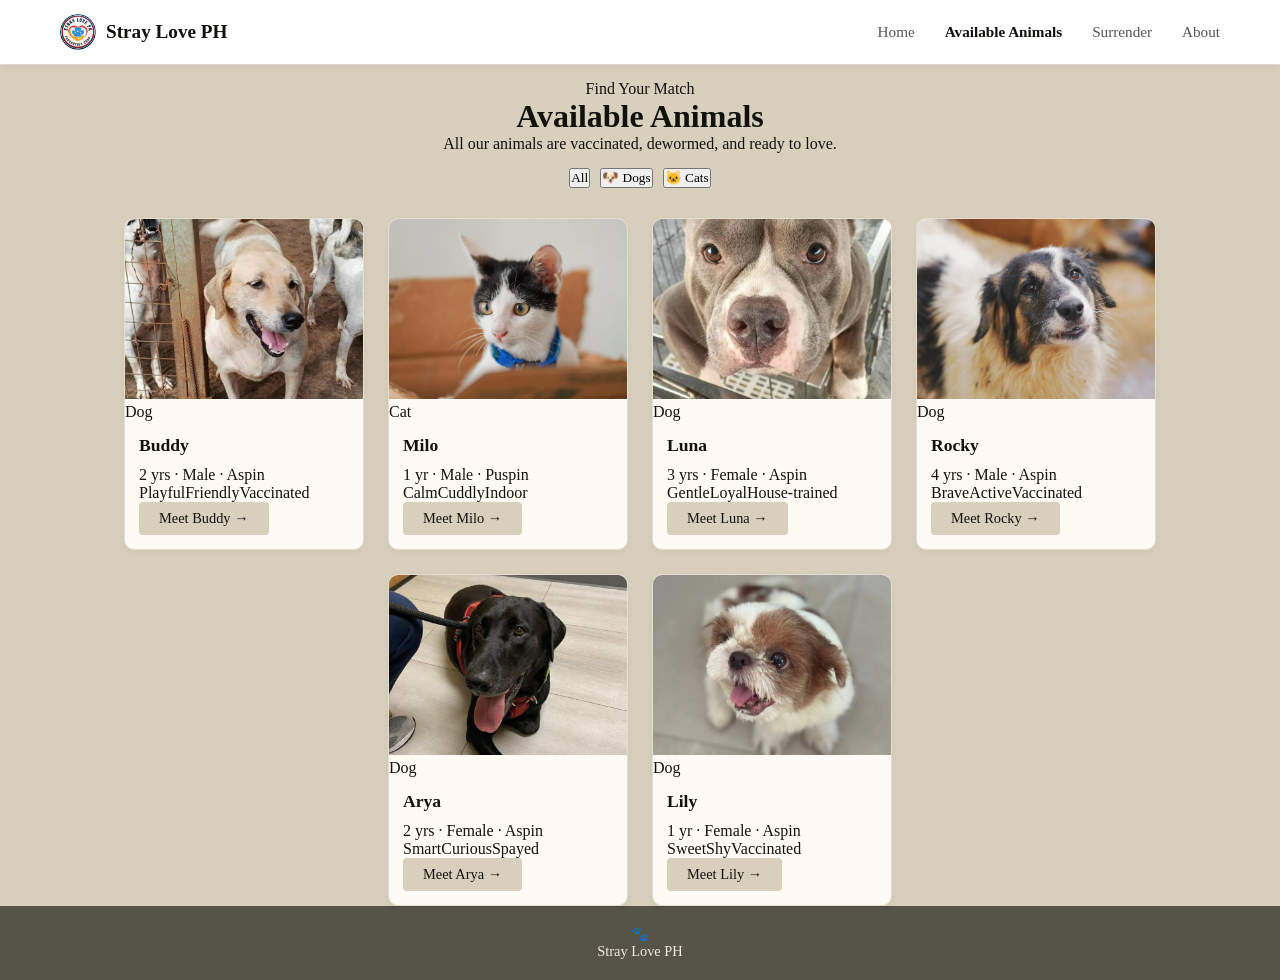
==== commit 4d0ad518: "Update animals.html" ====
--- a/animals.html
+++ b/animals.html
@@ -6,7 +6,6 @@
     <title>Available Animals – Stray Love PH</title>
     <link rel="stylesheet" href="style.css">
     <link href="https://fonts.googleapis.com/css2?family=Playfair+Display:ital,wght@0,400;0,700;1,400&family=Lato:wght@300;400;700&display=swap" rel="stylesheet">
-  
 </head>
 <body>
 
@@ -18,7 +17,6 @@
         <ul>
             <li><a href="index.html">Home</a></li>
             <li><a href="animals.html" class="active">Available Animals</a></li>
-          
             <li><a href="surrender.html">Surrender</a></li>
             <li><a href="about.html">About</a></li>
         </ul>
@@ -39,7 +37,6 @@
         </div>
 
         <div class="cards animals-cards" id="petGrid">
-
             <div class="card" data-type="dog">
                 <div class="card-img-wrap">
                     <img src="dog1.jpg" alt="Buddy">
@@ -117,11 +114,9 @@
                     <button class="card-btn" onclick="openPetModal('Lily','Dog','1 year','Female','Aspin','Lily is a timid sweetheart who blossoms with patience and love. Needs a calm, quiet home. Fully vaccinated.','dog5.jpg')">Meet Lily →</button>
                 </div>
             </div>
-
         </div>
     </div>
 
-    <!-- ══════ PET INFO MODAL ══════ -->
     <div class="modal-overlay" id="petModalOverlay" onclick="closePetModal()">
         <div class="modal" onclick="event.stopPropagation()">
             <button class="modal-close" onclick="closePetModal()">✕</button>
@@ -144,7 +139,6 @@
         </div>
     </div>
 
-    <!-- ══════ ADOPTION SLIDE PANEL ══════ -->
     <div class="adopt-panel-overlay" id="adoptOverlay" onclick="closeAdoptPanel()"></div>
 
     <div class="adopt-panel" id="adoptPanel">
@@ -152,9 +146,7 @@
             <h3>Adoption Form &nbsp;<span class="pet-name-badge" id="panelPetName"></span></h3>
             <button class="panel-close" onclick="closeAdoptPanel()">✕</button>
         </div>
-
         <div class="adopt-panel-body">
-
             <div class="panel-steps">
                 <div class="panel-step-dot active" id="pdot1"><span>1</span><label>Your Info</label></div>
                 <div class="panel-step-line"></div>
@@ -163,89 +155,23 @@
                 <div class="panel-step-dot" id="pdot3"><span>3</span><label>Confirm</label></div>
             </div>
 
-            <!-- STEP 1 -->
             <div class="panel-form-step active" id="pstep1">
                 <h4>Tell us about yourself</h4>
-                <p class="step-sub">Fill in your personal information below.</p>
-                <div class="pf-two">
-                    <div class="pf-group">
-                        <label>Full Name <span class="req">*</span></label>
-                        <input type="text" id="pFullName" placeholder="e.g. Maria Santos">
-                    </div>
-                    <div class="pf-group">
-                        <label>Age <span class="req">*</span></label>
-                        <input type="number" id="pAge" placeholder="e.g. 28" min="18">
-                    </div>
-                </div>
                 <div class="pf-group">
-                    <label>Email Address <span class="req">*</span></label>
-                    <input type="email" id="pEmail" placeholder="e.g. maria@email.com">
-                </div>
+                    <label>Full Name</label>
+                    <input type="text" id="pFullName" placeholder="e.g. Juan Dela Cruz">
+                </div>
+                <div class="panel-nav">
+                    <div></div>
+                    <button class="btn-panel-next" onclick="pGoTo(2)">Next →</button>
+                </div>
+            </div>
+
+            <div class="panel-form-step" id="pstep2">
+                <h4>Home Details</h4>
                 <div class="pf-group">
-                    <label>Phone Number <span class="req">*</span></label>
-                    <input type="tel" id="pPhone" placeholder="+63 9XX XXX XXXX">
-                </div>
-                <div class="pf-group">
-                    <label>Complete Home Address <span class="req">*</span></label>
-                    <input type="text" id="pAddress" placeholder="Street, Barangay, City, Province">
-                </div>
-                <div class="panel-nav">
-                    <span></span>
-                    <button class="btn-panel-next" onclick="pGoTo(2)">Next →</button>
-                </div>
-            </div>
-
-            <!-- STEP 2 -->
-            <div class="panel-form-step" id="pstep2">
-                <h4>Tell us about your home</h4>
-                <p class="step-sub">This helps us find the best match for you.</p>
-                <div class="pf-group">
-                    <label>Type of Home <span class="req">*</span></label>
-                    <select id="pHomeType">
-                        <option value="">Select...</option>
-                        <option>House with yard</option>
-                        <option>House without yard</option>
-                        <option>Apartment / Condo</option>
-                        <option>Other</option>
-                    </select>
-                </div>
-                <div class="pf-two">
-                    <div class="pf-group">
-                        <label>Other pets at home?</label>
-                        <select id="pOtherPets">
-                            <option value="">Select...</option>
-                            <option>No other pets</option>
-                            <option>Yes – dogs</option>
-                            <option>Yes – cats</option>
-                            <option>Yes – both</option>
-                            <option>Yes – other animals</option>
-                        </select>
-                    </div>
-                    <div class="pf-group">
-                        <label>Children at home?</label>
-                        <select id="pChildren">
-                            <option value="">Select...</option>
-                            <option>No children</option>
-                            <option>Toddlers (0–5)</option>
-                            <option>Young kids (6–12)</option>
-                            <option>Teenagers (13–17)</option>
-                        </select>
-                    </div>
-                </div>
-                <div class="pf-group">
-                    <label>Hours pet will be alone daily</label>
-                    <select id="pAloneHours">
-                        <option value="">Select...</option>
-                        <option>0–2 hours</option>
-                        <option>2–4 hours</option>
-                        <option>4–6 hours</option>
-                        <option>6–8 hours</option>
-                        <option>8+ hours</option>
-                    </select>
-                </div>
-                <div class="pf-group">
-                    <label>Why do you want to adopt this pet?</label>
-                    <textarea id="pReason" placeholder="Tell us your story..." rows="3"></textarea>
+                    <label>Address</label>
+                    <input type="text" id="pAddress" placeholder="Your current address">
                 </div>
                 <div class="panel-nav">
                     <button class="btn-panel-back" onclick="pGoTo(1)">← Back</button>
@@ -253,15 +179,13 @@
                 </div>
             </div>
 
-            <!-- STEP 3 -->
             <div class="panel-form-step" id="pstep3">
                 <h4>Review Your Application</h4>
                 <p class="step-sub">Please check your details before submitting.</p>
                 <div class="summary-box" id="pSummaryBox"></div>
                 <div class="pf-group">
                     <label class="checkbox-label">
-                        <input type="checkbox" id="pAgree">
-                        I confirm all information is accurate and agree to the shelter's adoption policies.
+                        <input type="checkbox" id="pAgree"> I confirm all information is accurate and agree to the shelter's adoption policies.
                     </label>
                 </div>
                 <div class="panel-nav">
@@ -270,7 +194,6 @@
                 </div>
             </div>
 
-            <!-- SUCCESS -->
             <div class="panel-form-step" id="pstepSuccess">
                 <div class="panel-success">
                     <div class="success-icon">🐾</div>
@@ -279,7 +202,6 @@
                     <button class="btn-done" onclick="closeAdoptPanel()">Back to Animals</button>
                 </div>
             </div>
-
         </div>
     </div>
 
@@ -289,180 +211,10 @@
                 <div class="logo-icon">🐾</div>
                 <span>Stray Love PH</span>
             </div>
-            <div class="footer-links">
-                <a href="animals.html">Animals</a>
-                <a href="surrender.html">Surrender</a>
-                <a href="about.html">About</a>
-            </div>
-            <p class="footer-copy">© 2026 Stray Love PH Shelter · strayloveph@gmail.com</p>
         </div>
     </footer>
 
-    <script>
-        let currentPet = '';
-
-        window.addEventListener('scroll', () => {
-            document.getElementById('navbar').classList.toggle('scrolled', window.scrollY > 10);
-        });
-
-        function filterPets(type, btn) {
-            document.querySelectorAll('.filter-btn').forEach(b => b.classList.remove('active'));
-            btn.classList.add('active');
-            document.querySelectorAll('#petGrid .card').forEach(card => {
-                card.style.display = (type === 'all' || card.dataset.type === type) ? 'block' : 'none';
-            });
-        }
-
-        // ── PET MODAL ──
-        function openPetModal(name, type, age, sex, breed, desc, img) {
-            currentPet = name;
-            document.getElementById('modalName').textContent    = name;
-            document.getElementById('modalType').textContent    = type;
-            document.getElementById('modalAge').textContent     = age;
-            document.getElementById('modalSex').textContent     = sex;
-            document.getElementById('modalBreed').textContent   = breed;
-            document.getElementById('modalDesc').textContent    = desc;
-            document.getElementById('modalImg').src             = img;
-            document.getElementById('modalImg').alt             = name;
-            document.getElementById('petModalOverlay').classList.add('active');
-            document.body.style.overflow = 'hidden';
-        }
-
-        function closePetModal() {
-            document.getElementById('petModalOverlay').classList.remove('active');
-            document.body.style.overflow = '';
-        }
-
-        // ── ADOPT PANEL ──
-        function openAdoptPanel() {
-            document.getElementById('petModalOverlay').classList.remove('active');
-            document.getElementById('panelPetName').textContent  = currentPet;
-            document.getElementById('successPetName').textContent = currentPet;
-            resetAdoptForm();
-            document.getElementById('adoptOverlay').classList.add('active');
-            document.getElementById('adoptPanel').classList.add('open');
-            document.body.style.overflow = 'hidden';
-        }
-
-        function closeAdoptPanel() {
-            document.getElementById('adoptOverlay').classList.remove('active');
-            document.getElementById('adoptPanel').classList.remove('open');
-            document.body.style.overflow = '';
-        }
-
-        function resetAdoptForm() {
-            document.querySelectorAll('.panel-form-step').forEach(s => s.classList.remove('active'));
-            document.getElementById('pstep1').classList.add('active');
-            document.querySelectorAll('.panel-step-dot').forEach((d, i) => {
-                d.classList.remove('active', 'done');
-                if (i === 0) d.classList.add('active');
-            });
-        }
-
-        function pGoTo(n) {
-            if (n === 2) {
-                const f = ['pFullName','pAge','pEmail','pPhone','pAddress'];
-                if (f.some(id => !document.getElementById(id).value.trim())) {
-                    alert('Please fill in all required fields before continuing.');
-                    return;
-                }
-            }
-            if (n === 3) {
-                if (!document.getElementById('pHomeType').value) {
-                    alert('Please select your home type before continuing.');
-                    return;
-                }
-                buildPSummary();
-            }
-            document.querySelectorAll('.panel-form-step').forEach(s => s.classList.remove('active'));
-            document.getElementById('pstep' + n).classList.add('active');
-            document.querySelectorAll('.panel-step-dot').forEach((d, i) => {
-                d.classList.remove('active', 'done');
-                if (i + 1 < n)  d.classList.add('done');
-                if (i + 1 === n) d.classList.add('active');
-            });
-            document.getElementById('adoptPanel').scrollTop = 0;
-        }
-
-        function buildPSummary() {
-            const rows = {
-                'Pet to Adopt'   : currentPet,
-                'Full Name'      : document.getElementById('pFullName').value,
-                'Age'            : document.getElementById('pAge').value,
-                'Email'          : document.getElementById('pEmail').value,
-                'Phone'          : document.getElementById('pPhone').value,
-                'Address'        : document.getElementById('pAddress').value,
-                'Home Type'      : document.getElementById('pHomeType').value,
-                'Other Pets'     : document.getElementById('pOtherPets').value  || '—',
-                'Children'       : document.getElementById('pChildren').value   || '—',
-                'Pet Alone Hours': document.getElementById('pAloneHours').value || '—',
-                'Reason'         : document.getElementById('pReason').value     || '—',
-            };
-            document.getElementById('pSummaryBox').innerHTML =
-                Object.entries(rows).map(([k,v]) =>
-                    `<div class="summary-row"><span>${k}</span><strong>${v}</strong></div>`
-                ).join('');
-        }
-
-        function pSubmit() {
-            if (!document.getElementById('pAgree').checked) {
-                alert('Please agree to the adoption polici                    </div>
-                </div>
-
-                <div class="card">
-                    <img src="cat.jpg" alt="Milo">
-                    <div class="card-body">
-                        <h3>Milo</h3>
-                        <button onclick="adoptPet('Milo')">Adopt</button>
-                    </div>
-                </div>
-
-                <div class="card">
-                    <img src="dog2.jpg" alt="Luna">
-                    <div class="card-body">
-                        <h3>Luna</h3>
-                        <button onclick="adoptPet('Luna')">Adopt</button>
-                    </div>
-                </div>
-
-                <div class="card">
-                    <img src="dog3.jpg" alt="Rocky">
-                    <div class="card-body">
-                        <h3>Rocky</h3>
-                        <button onclick="adoptPet('Rocky')">Adopt</button>
-                    </div>
-                </div>
-
-                <div class="card">
-                    <img src="dog4.jpg" alt="Arya">
-                    <div class="card-body">
-                        <h3>Arya</h3>
-                        <button onclick="adoptPet('Arya')">Adopt</button>
-                    </div>
-                </div>
-
-                <div class="card">
-                    <img src="dog5.jpg" alt="Lily">
-                    <div class="card-body">
-                        <h3>Lily</h3>
-                        <button onclick="adoptPet('Lily')">Adopt</button>
-                    </div>
-                </div>
-
-            </div>
-        </section>
-    </div>
-
-    <footer>
-        <p>© 2026 Stray Love PH Shelter</p>
-    </footer>
-
-    <script>
-        function adoptPet(name) {
-            alert("Please fill out the adoption form to adopt " + name + "!");
-            window.location.href = "adoption.html";
-        }
-    </script>
+    <script src="script.js"></script>
 
 </body>
 </html>
